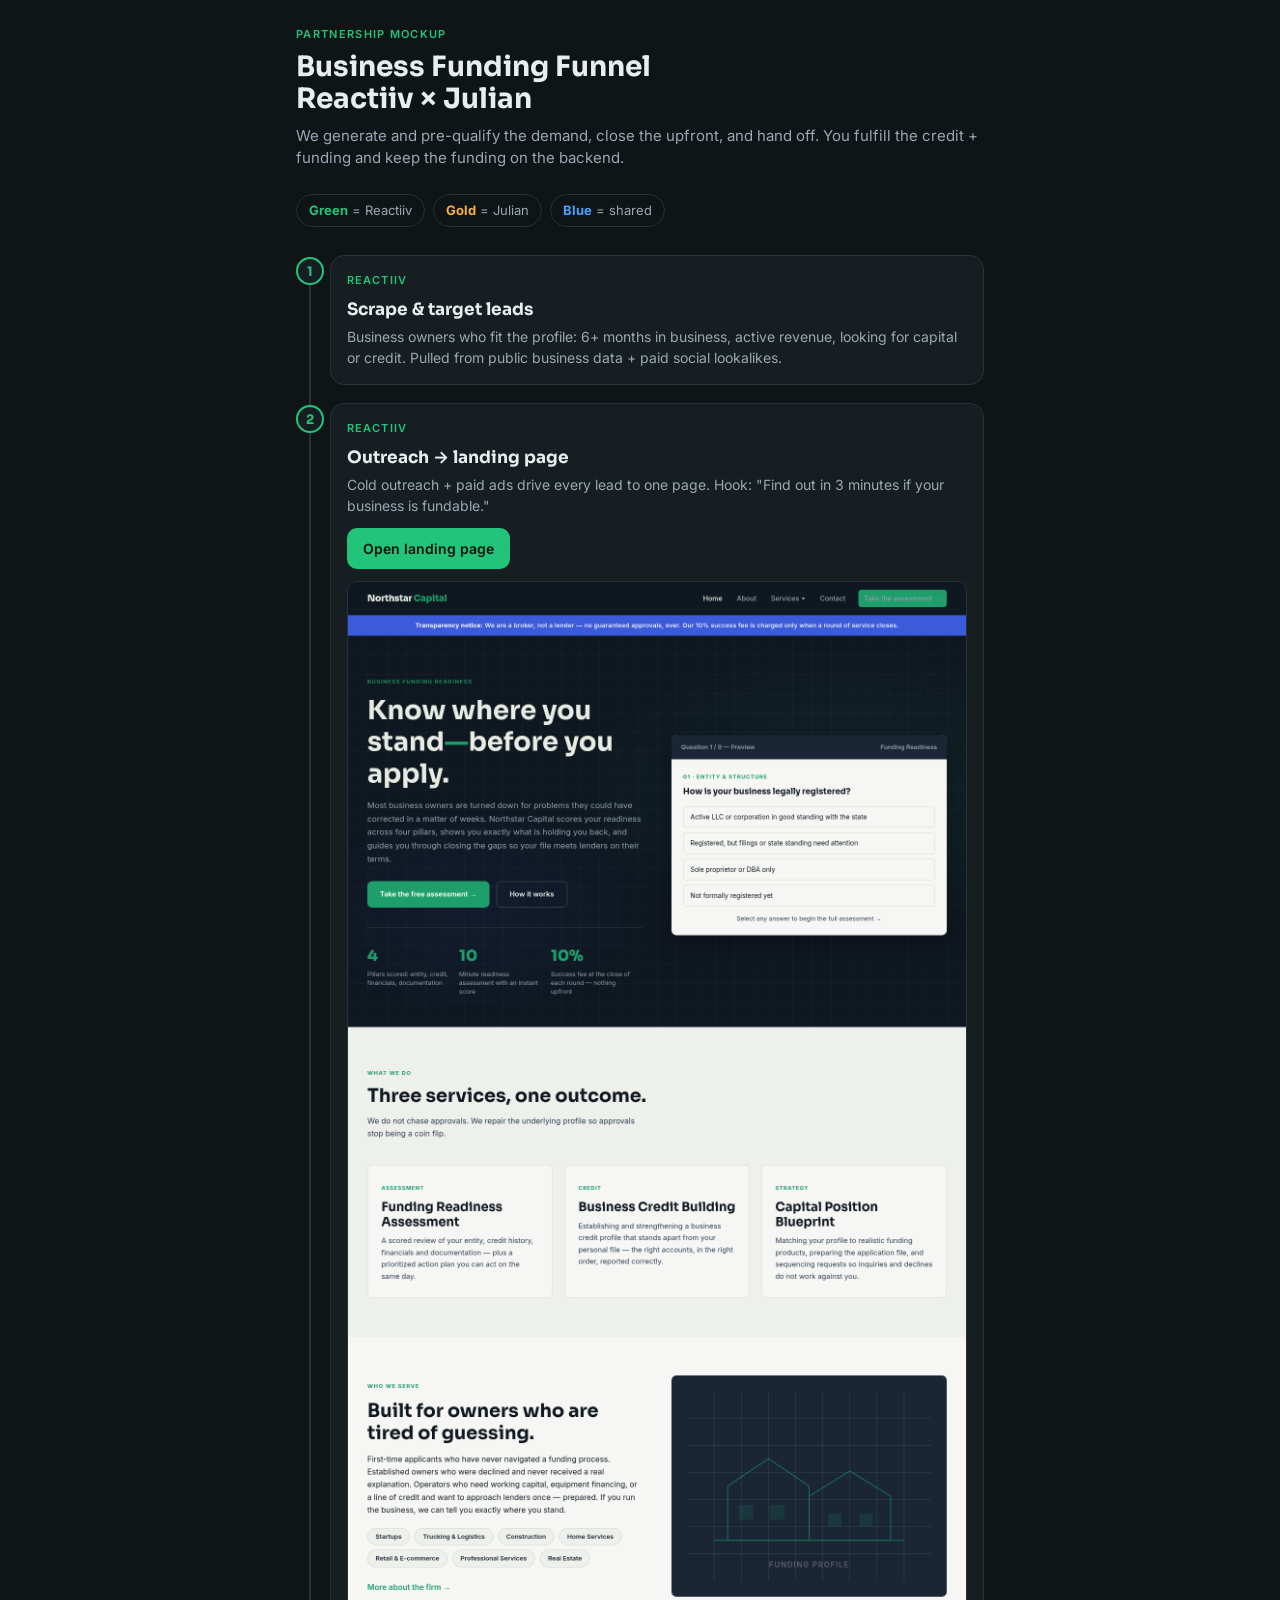
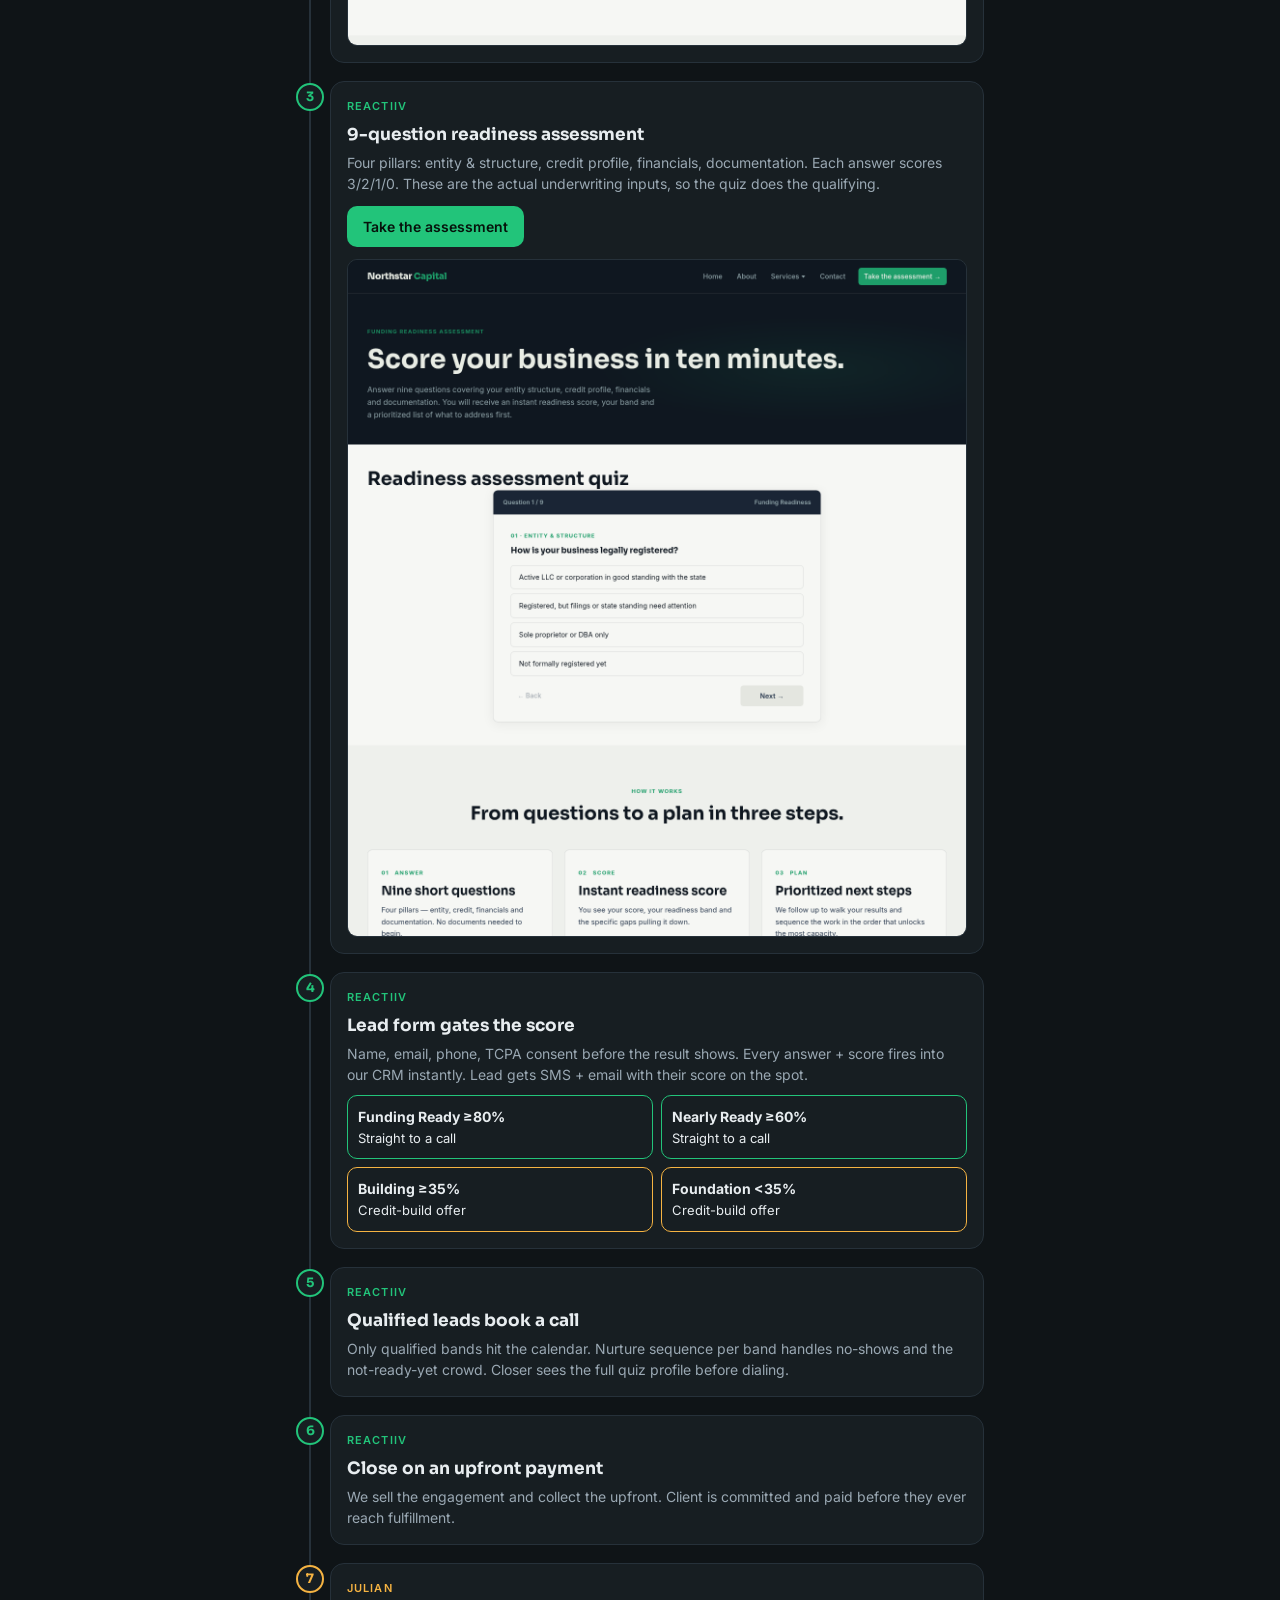
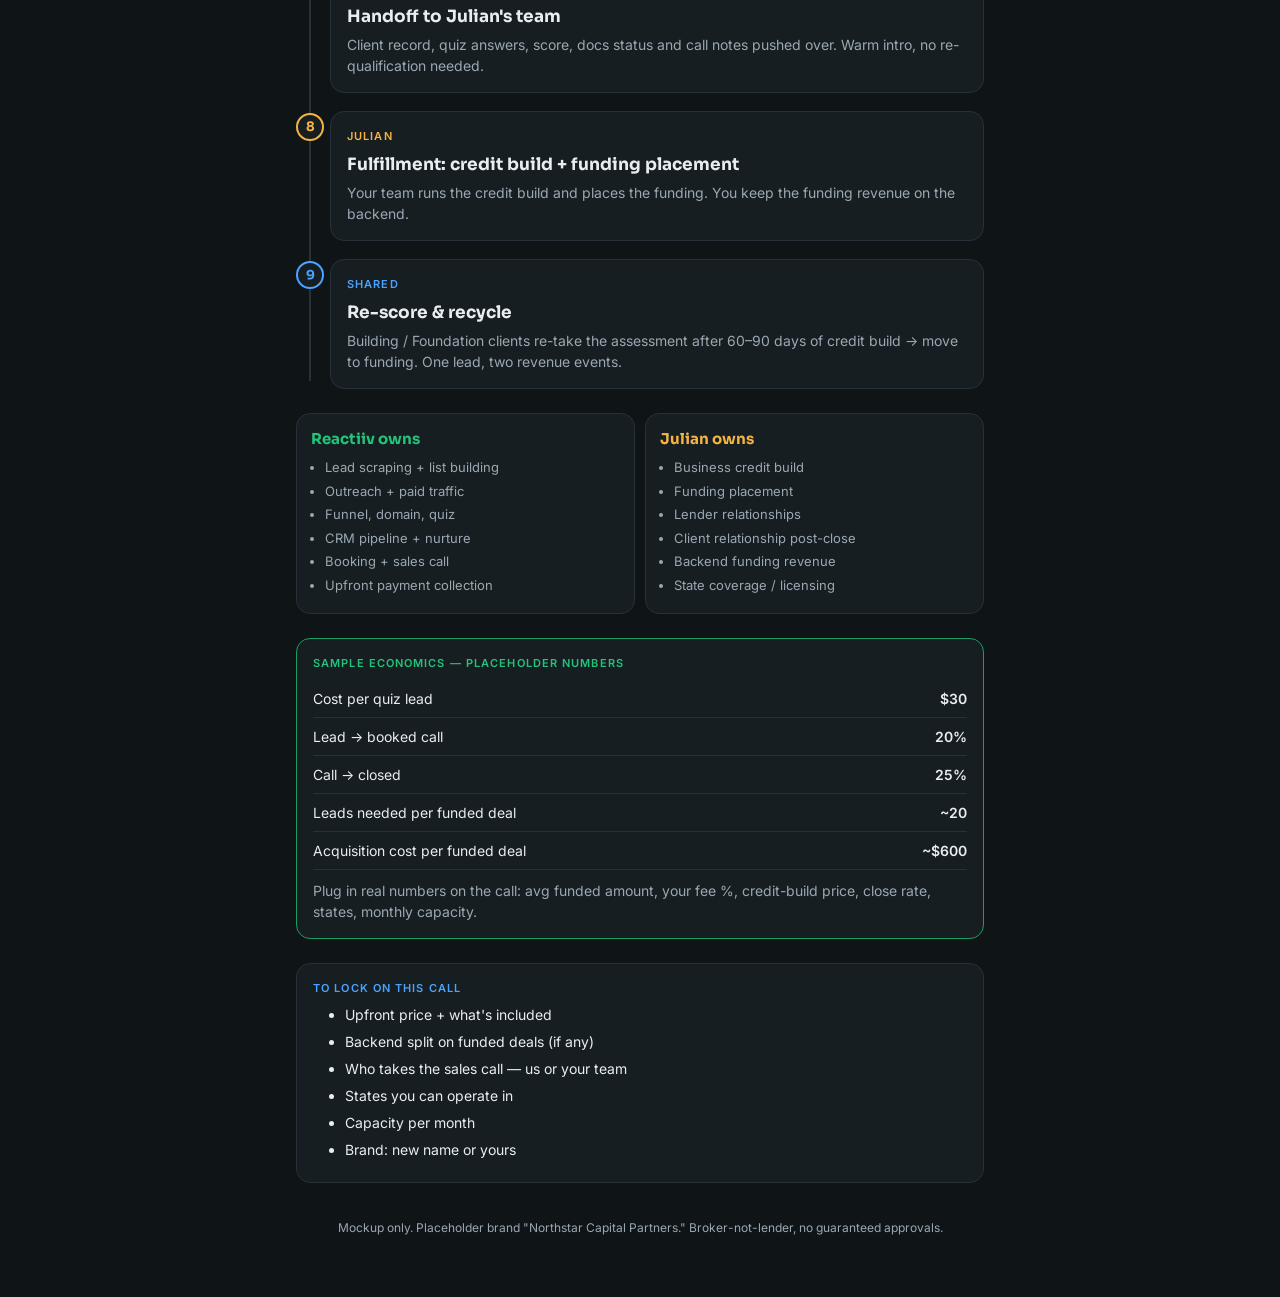
==== overview/index.html @ d0697130 "Funnel at root, overview deck under /overview" ====
<!DOCTYPE html>
<html lang="en">
<head>
<meta charset="UTF-8">
<meta name="viewport" content="width=device-width, initial-scale=1.0">
<title>Funding Funnel — Partnership Mockup</title>
<link href="https://fonts.googleapis.com/css2?family=Sora:wght@600;700&family=Inter:wght@400;500;600&display=swap" rel="stylesheet">
<style>
:root{--bg:#0f1417;--card:#171e22;--line:#26313a;--text:#e8edf0;--muted:#9aa8b3;--em:#22c47a;--em2:#1a9d61;--amber:#f5b342;--blue:#4aa3ff}
*{box-sizing:border-box;margin:0;padding:0}
body{font-family:Inter,system-ui,sans-serif;background:var(--bg);color:var(--text);line-height:1.5;-webkit-font-smoothing:antialiased}
.wrap{max-width:720px;margin:0 auto;padding:20px 16px 60px}
h1,h2,h3{font-family:Sora,Inter,sans-serif}
.tag{display:inline-block;font-size:11px;letter-spacing:.12em;text-transform:uppercase;color:var(--em);font-weight:600;margin-bottom:8px}
h1{font-size:28px;line-height:1.15;margin-bottom:10px}
.sub{color:var(--muted);font-size:15px;margin-bottom:24px}
.pill-row{display:flex;gap:8px;flex-wrap:wrap;margin-bottom:28px}
.pill{border:1px solid var(--line);border-radius:999px;padding:6px 12px;font-size:13px;color:var(--muted)}
.pill b{color:var(--text)}
.flow{position:relative;padding-left:34px}
.flow:before{content:"";position:absolute;left:13px;top:8px;bottom:8px;width:2px;background:var(--line)}
.step{position:relative;margin-bottom:18px}
.step .num{position:absolute;left:-34px;top:2px;width:28px;height:28px;border-radius:50%;background:var(--card);border:2px solid var(--em);color:var(--em);font-weight:700;font-size:13px;display:flex;align-items:center;justify-content:center;font-family:Sora}
.step.j .num{border-color:var(--amber);color:var(--amber)}
.card{background:var(--card);border:1px solid var(--line);border-radius:14px;padding:16px}
.card h3{font-size:17px;margin-bottom:4px}
.owner{font-size:11px;font-weight:600;letter-spacing:.1em;text-transform:uppercase;margin-bottom:8px}
.owner.r{color:var(--em)} .owner.j{color:var(--amber)} .owner.s{color:var(--blue)}
.card p{color:var(--muted);font-size:14px}
.card ul{margin:8px 0 0 16px;color:var(--muted);font-size:14px}
.card li{margin-bottom:3px}
.btn{display:inline-block;margin-top:12px;background:var(--em);color:#06120b;font-weight:600;padding:10px 16px;border-radius:10px;text-decoration:none;font-size:14px}
.btn.ghost{background:transparent;border:1px solid var(--line);color:var(--text);margin-left:6px}
.shot{width:100%;border-radius:10px;border:1px solid var(--line);margin-top:12px;display:block}
.bands{display:grid;grid-template-columns:1fr 1fr;gap:8px;margin-top:10px}
.band{border-radius:10px;padding:10px;font-size:13px;border:1px solid var(--line)}
.band b{display:block;font-size:14px;margin-bottom:2px}
.band.g{border-color:var(--em)} .band.y{border-color:var(--amber)}
.split{display:grid;grid-template-columns:1fr 1fr;gap:10px;margin-top:24px}
.side{background:var(--card);border:1px solid var(--line);border-radius:14px;padding:14px}
.side h3{font-size:15px;margin-bottom:8px}
.side.r h3{color:var(--em)} .side.j h3{color:var(--amber)}
.side li{font-size:13px;color:var(--muted);margin-left:14px;margin-bottom:4px}
.money{margin-top:24px}
.money .card{border-color:var(--em2)}
.row{display:flex;justify-content:space-between;padding:8px 0;border-bottom:1px solid var(--line);font-size:14px}
.row:last-child{border-bottom:0}
.row span:last-child{font-weight:600}
.note{font-size:12px;color:var(--muted);margin-top:10px}
.q{margin-top:24px}
.q li{color:var(--text);font-size:14px;margin-left:16px;margin-bottom:6px}
footer{margin-top:36px;font-size:12px;color:var(--muted);text-align:center}
@media(max-width:420px){.split{grid-template-columns:1fr}h1{font-size:24px}}
</style>
</head>
<body>
<div class="wrap">
  <span class="tag">Partnership mockup</span>
  <h1>Business Funding Funnel<br>Reactiiv × Julian</h1>
  <p class="sub">We generate and pre-qualify the demand, close the upfront, and hand off. You fulfill the credit + funding and keep the funding on the backend.</p>

  <div class="pill-row">
    <span class="pill"><b style="color:var(--em)">Green</b> = Reactiiv</span>
    <span class="pill"><b style="color:var(--amber)">Gold</b> = Julian</span>
    <span class="pill"><b style="color:var(--blue)">Blue</b> = shared</span>
  </div>

  <div class="flow">
    <div class="step"><div class="num">1</div><div class="card">
      <div class="owner r">Reactiiv</div>
      <h3>Scrape & target leads</h3>
      <p>Business owners who fit the profile: 6+ months in business, active revenue, looking for capital or credit. Pulled from public business data + paid social lookalikes.</p>
    </div></div>

    <div class="step"><div class="num">2</div><div class="card">
      <div class="owner r">Reactiiv</div>
      <h3>Outreach → landing page</h3>
      <p>Cold outreach + paid ads drive every lead to one page. Hook: "Find out in 3 minutes if your business is fundable."</p>
      <a class="btn" href="../index.html">Open landing page</a>
      <img class="shot" src="assets/northstar-home.png" alt="Landing page">
    </div></div>

    <div class="step"><div class="num">3</div><div class="card">
      <div class="owner r">Reactiiv</div>
      <h3>9-question readiness assessment</h3>
      <p>Four pillars: entity & structure, credit profile, financials, documentation. Each answer scores 3/2/1/0. These are the actual underwriting inputs, so the quiz does the qualifying.</p>
      <a class="btn" href="../assessment.html">Take the assessment</a>
      <img class="shot" src="assets/northstar-assessment.png" alt="Assessment">
    </div></div>

    <div class="step"><div class="num">4</div><div class="card">
      <div class="owner r">Reactiiv</div>
      <h3>Lead form gates the score</h3>
      <p>Name, email, phone, TCPA consent before the result shows. Every answer + score fires into our CRM instantly. Lead gets SMS + email with their score on the spot.</p>
      <div class="bands">
        <div class="band g"><b>Funding Ready ≥80%</b>Straight to a call</div>
        <div class="band g"><b>Nearly Ready ≥60%</b>Straight to a call</div>
        <div class="band y"><b>Building ≥35%</b>Credit-build offer</div>
        <div class="band y"><b>Foundation &lt;35%</b>Credit-build offer</div>
      </div>
    </div></div>

    <div class="step"><div class="num">5</div><div class="card">
      <div class="owner r">Reactiiv</div>
      <h3>Qualified leads book a call</h3>
      <p>Only qualified bands hit the calendar. Nurture sequence per band handles no-shows and the not-ready-yet crowd. Closer sees the full quiz profile before dialing.</p>
    </div></div>

    <div class="step"><div class="num">6</div><div class="card">
      <div class="owner r">Reactiiv</div>
      <h3>Close on an upfront payment</h3>
      <p>We sell the engagement and collect the upfront. Client is committed and paid before they ever reach fulfillment.</p>
    </div></div>

    <div class="step j"><div class="num">7</div><div class="card">
      <div class="owner j">Julian</div>
      <h3>Handoff to Julian's team</h3>
      <p>Client record, quiz answers, score, docs status and call notes pushed over. Warm intro, no re-qualification needed.</p>
    </div></div>

    <div class="step j"><div class="num">8</div><div class="card">
      <div class="owner j">Julian</div>
      <h3>Fulfillment: credit build + funding placement</h3>
      <p>Your team runs the credit build and places the funding. You keep the funding revenue on the backend.</p>
    </div></div>

    <div class="step"><div class="num" style="border-color:var(--blue);color:var(--blue)">9</div><div class="card">
      <div class="owner s">Shared</div>
      <h3>Re-score & recycle</h3>
      <p>Building / Foundation clients re-take the assessment after 60–90 days of credit build → move to funding. One lead, two revenue events.</p>
    </div></div>
  </div>

  <div class="split">
    <div class="side r"><h3>Reactiiv owns</h3><ul>
      <li>Lead scraping + list building</li><li>Outreach + paid traffic</li><li>Funnel, domain, quiz</li><li>CRM pipeline + nurture</li><li>Booking + sales call</li><li>Upfront payment collection</li></ul></div>
    <div class="side j"><h3>Julian owns</h3><ul>
      <li>Business credit build</li><li>Funding placement</li><li>Lender relationships</li><li>Client relationship post-close</li><li>Backend funding revenue</li><li>State coverage / licensing</li></ul></div>
  </div>

  <div class="money">
    <div class="card">
      <div class="owner r">Sample economics — placeholder numbers</div>
      <div class="row"><span>Cost per quiz lead</span><span>$30</span></div>
      <div class="row"><span>Lead → booked call</span><span>20%</span></div>
      <div class="row"><span>Call → closed</span><span>25%</span></div>
      <div class="row"><span>Leads needed per funded deal</span><span>~20</span></div>
      <div class="row"><span>Acquisition cost per funded deal</span><span>~$600</span></div>
      <p class="note">Plug in real numbers on the call: avg funded amount, your fee %, credit-build price, close rate, states, monthly capacity.</p>
    </div>
  </div>

  <div class="q">
    <div class="card">
      <div class="owner s">To lock on this call</div>
      <ul>
        <li>Upfront price + what's included</li>
        <li>Backend split on funded deals (if any)</li>
        <li>Who takes the sales call — us or your team</li>
        <li>States you can operate in</li>
        <li>Capacity per month</li>
        <li>Brand: new name or yours</li>
      </ul>
    </div>
  </div>

  <footer>Mockup only. Placeholder brand "Northstar Capital Partners." Broker-not-lender, no guaranteed approvals.</footer>
</div>
</body>
</html>
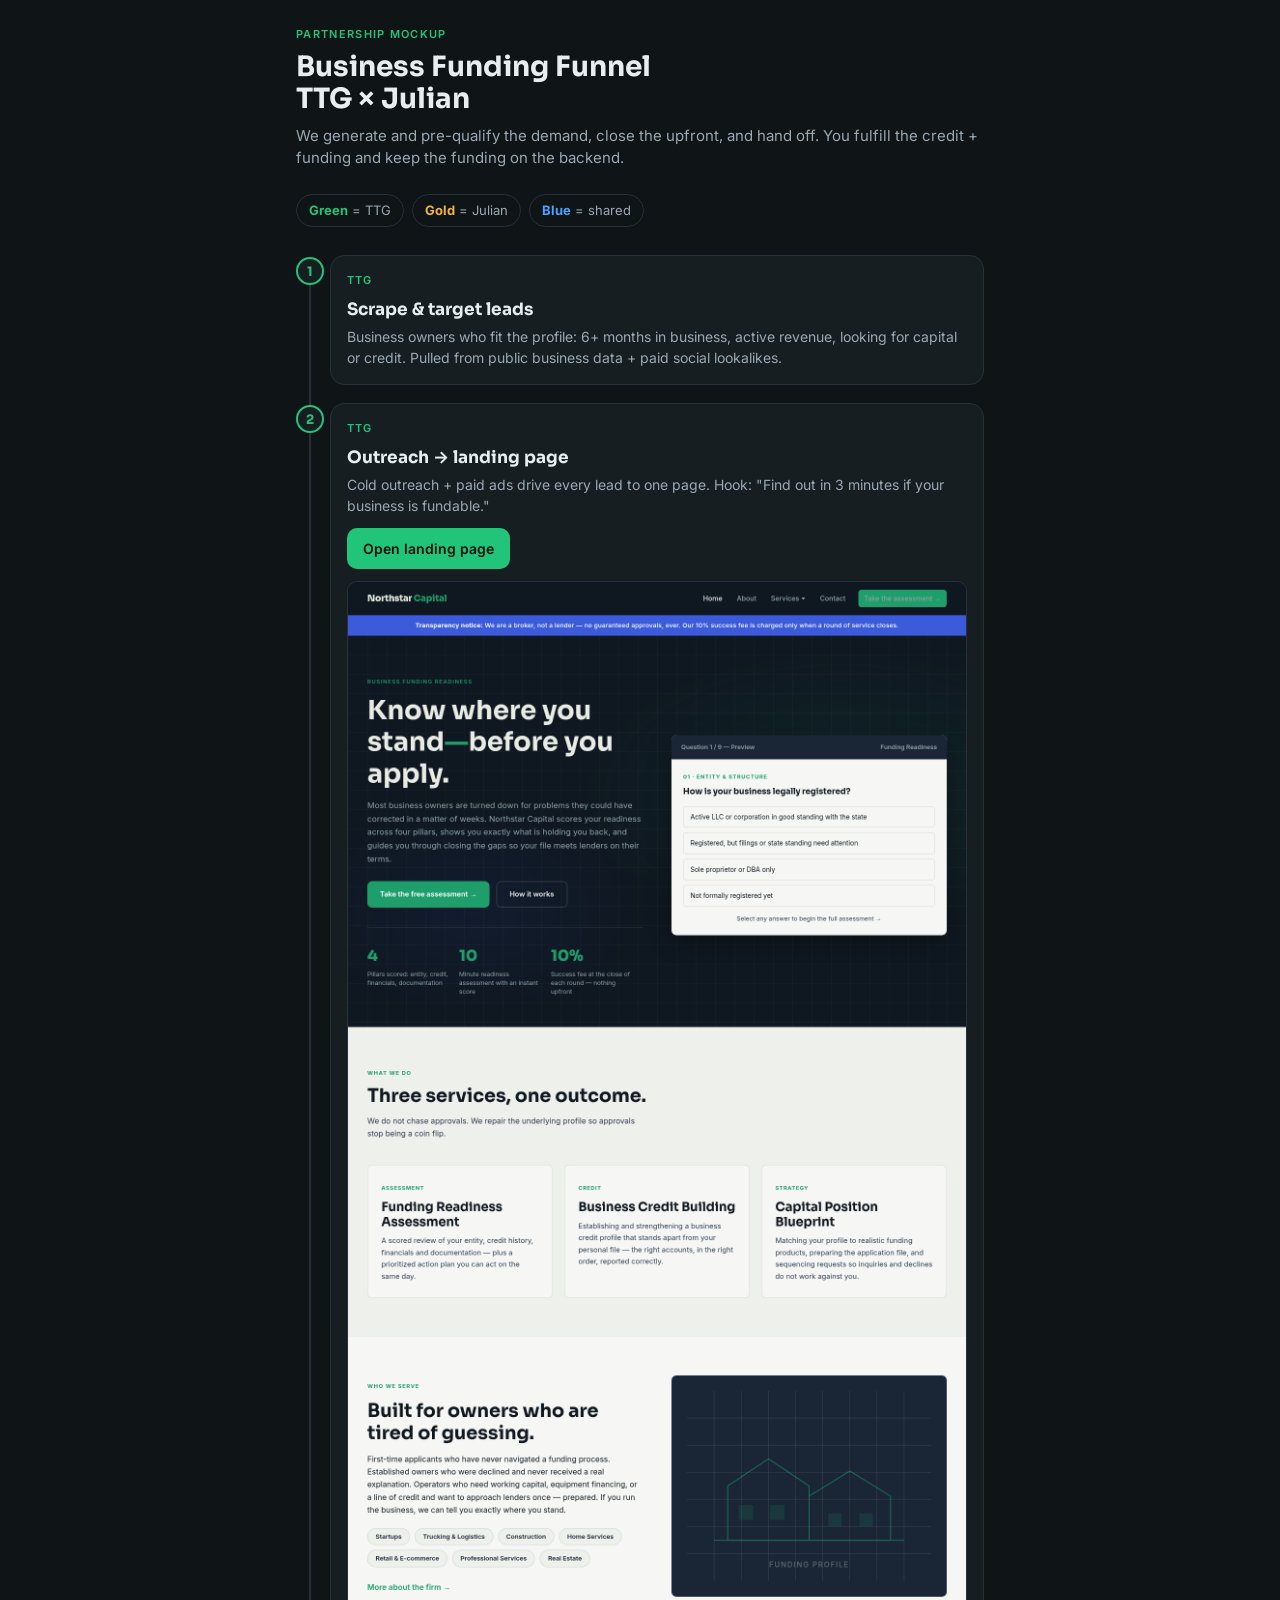
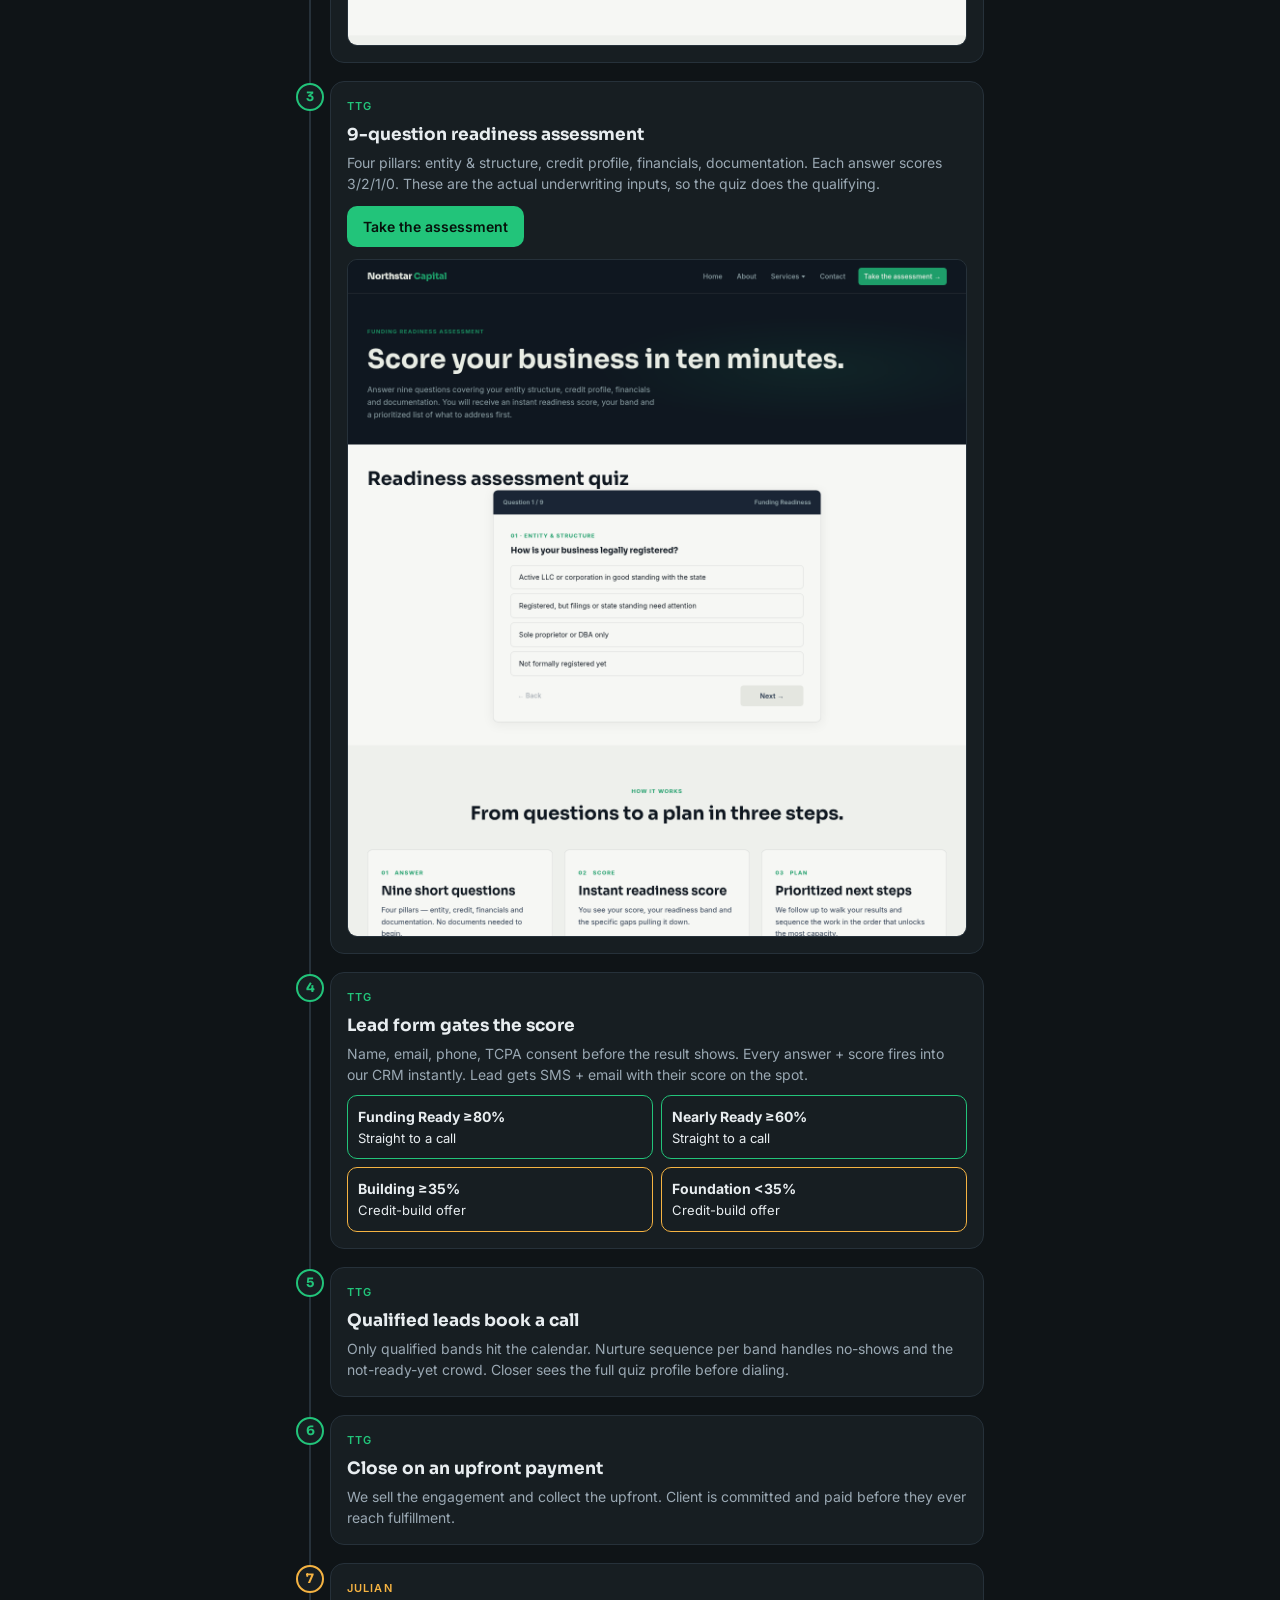
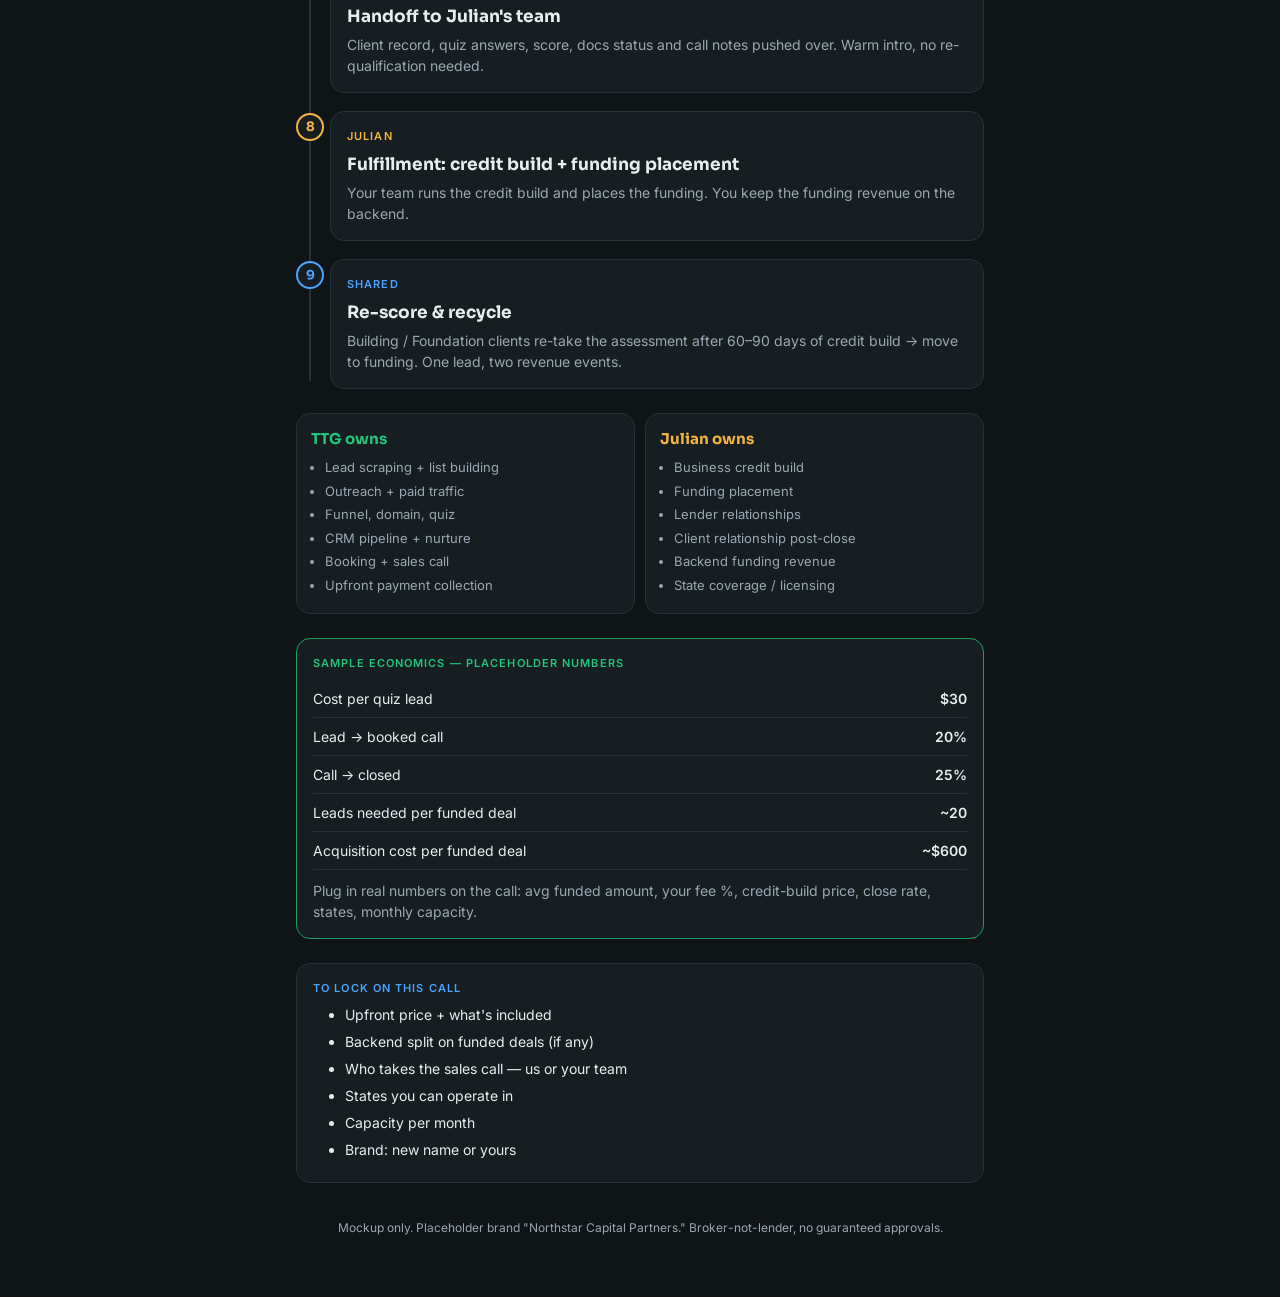
==== commit 32e48912: "TTG not Reactiiv" ====
--- a/overview/index.html
+++ b/overview/index.html
@@ -56,24 +56,24 @@
 <body>
 <div class="wrap">
   <span class="tag">Partnership mockup</span>
-  <h1>Business Funding Funnel<br>Reactiiv × Julian</h1>
+  <h1>Business Funding Funnel<br>TTG × Julian</h1>
   <p class="sub">We generate and pre-qualify the demand, close the upfront, and hand off. You fulfill the credit + funding and keep the funding on the backend.</p>
 
   <div class="pill-row">
-    <span class="pill"><b style="color:var(--em)">Green</b> = Reactiiv</span>
+    <span class="pill"><b style="color:var(--em)">Green</b> = TTG</span>
     <span class="pill"><b style="color:var(--amber)">Gold</b> = Julian</span>
     <span class="pill"><b style="color:var(--blue)">Blue</b> = shared</span>
   </div>
 
   <div class="flow">
     <div class="step"><div class="num">1</div><div class="card">
-      <div class="owner r">Reactiiv</div>
+      <div class="owner r">TTG</div>
       <h3>Scrape & target leads</h3>
       <p>Business owners who fit the profile: 6+ months in business, active revenue, looking for capital or credit. Pulled from public business data + paid social lookalikes.</p>
     </div></div>
 
     <div class="step"><div class="num">2</div><div class="card">
-      <div class="owner r">Reactiiv</div>
+      <div class="owner r">TTG</div>
       <h3>Outreach → landing page</h3>
       <p>Cold outreach + paid ads drive every lead to one page. Hook: "Find out in 3 minutes if your business is fundable."</p>
       <a class="btn" href="../index.html">Open landing page</a>
@@ -81,7 +81,7 @@
     </div></div>
 
     <div class="step"><div class="num">3</div><div class="card">
-      <div class="owner r">Reactiiv</div>
+      <div class="owner r">TTG</div>
       <h3>9-question readiness assessment</h3>
       <p>Four pillars: entity & structure, credit profile, financials, documentation. Each answer scores 3/2/1/0. These are the actual underwriting inputs, so the quiz does the qualifying.</p>
       <a class="btn" href="../assessment.html">Take the assessment</a>
@@ -89,7 +89,7 @@
     </div></div>
 
     <div class="step"><div class="num">4</div><div class="card">
-      <div class="owner r">Reactiiv</div>
+      <div class="owner r">TTG</div>
       <h3>Lead form gates the score</h3>
       <p>Name, email, phone, TCPA consent before the result shows. Every answer + score fires into our CRM instantly. Lead gets SMS + email with their score on the spot.</p>
       <div class="bands">
@@ -101,13 +101,13 @@
     </div></div>
 
     <div class="step"><div class="num">5</div><div class="card">
-      <div class="owner r">Reactiiv</div>
+      <div class="owner r">TTG</div>
       <h3>Qualified leads book a call</h3>
       <p>Only qualified bands hit the calendar. Nurture sequence per band handles no-shows and the not-ready-yet crowd. Closer sees the full quiz profile before dialing.</p>
     </div></div>
 
     <div class="step"><div class="num">6</div><div class="card">
-      <div class="owner r">Reactiiv</div>
+      <div class="owner r">TTG</div>
       <h3>Close on an upfront payment</h3>
       <p>We sell the engagement and collect the upfront. Client is committed and paid before they ever reach fulfillment.</p>
     </div></div>
@@ -132,7 +132,7 @@
   </div>
 
   <div class="split">
-    <div class="side r"><h3>Reactiiv owns</h3><ul>
+    <div class="side r"><h3>TTG owns</h3><ul>
       <li>Lead scraping + list building</li><li>Outreach + paid traffic</li><li>Funnel, domain, quiz</li><li>CRM pipeline + nurture</li><li>Booking + sales call</li><li>Upfront payment collection</li></ul></div>
     <div class="side j"><h3>Julian owns</h3><ul>
       <li>Business credit build</li><li>Funding placement</li><li>Lender relationships</li><li>Client relationship post-close</li><li>Backend funding revenue</li><li>State coverage / licensing</li></ul></div>
